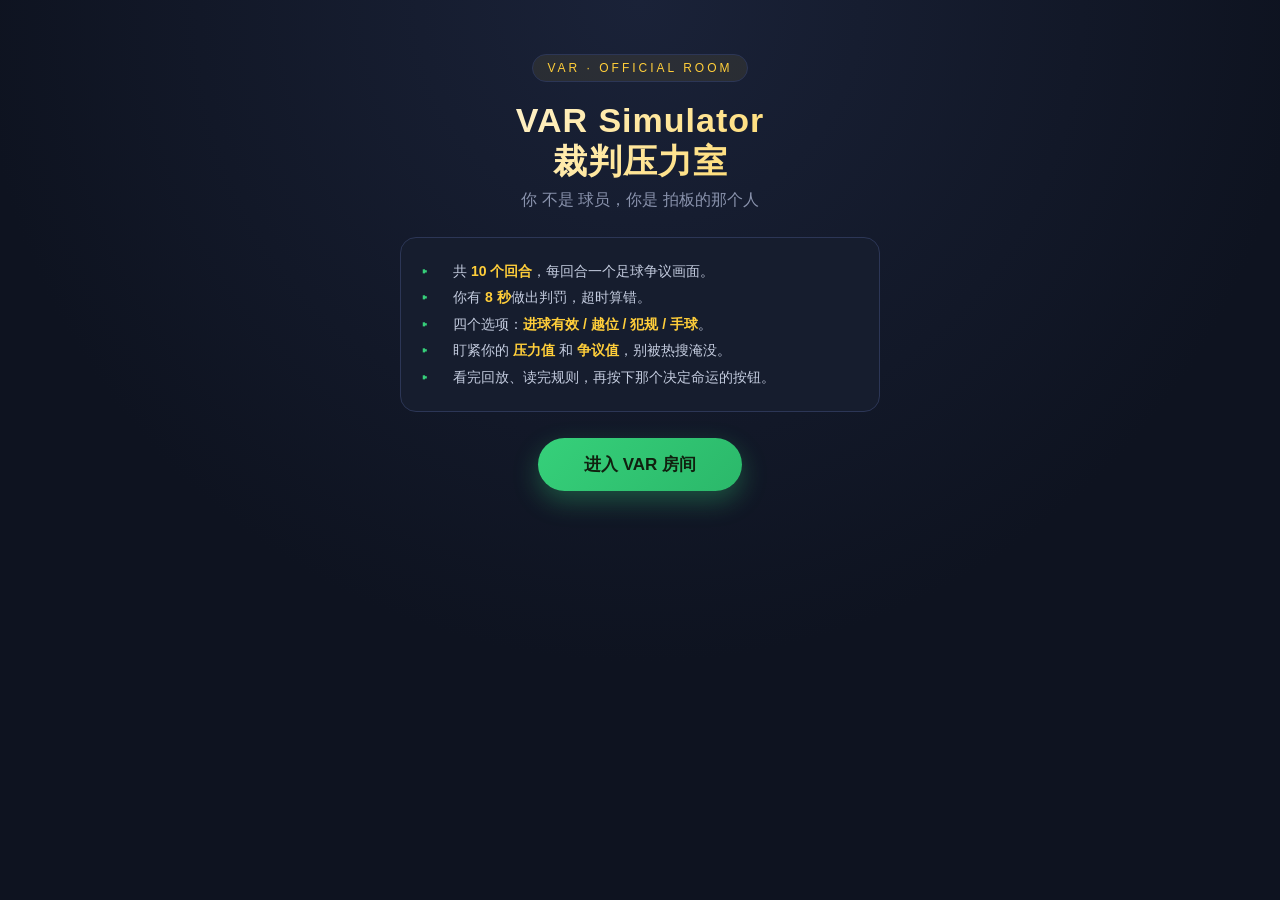
==== index.html @ a810ae84 "Initial commit: VAR Simulator 裁判压力室 - 完整单文件版 var-simulator.html - 拆分版 index.html + css/style.css + j" ====
<!DOCTYPE html>
<html lang="zh-CN">
<head>
<meta charset="UTF-8">
<meta name="viewport" content="width=device-width, initial-scale=1.0, maximum-scale=1.0, user-scalable=no">
<title>VAR Simulator：裁判压力室</title>
<link rel="stylesheet" href="css/style.css">
</head>
<body>
<div id="app">

  <!-- ===== 开始页 ===== -->
  <section id="startScreen" class="screen">
    <div class="logo-badge">VAR · OFFICIAL ROOM</div>
    <h1 class="title-main">VAR Simulator<br>裁判压力室</h1>
    <p class="title-sub">你 不是 球员，你是 拍板的那个人</p>
    <div class="intro-card">
      <div class="row"><span>▸</span><span>共 <b>10 个回合</b>，每回合一个足球争议画面。</span></div>
      <div class="row"><span>▸</span><span>你有 <b>8 秒</b>做出判罚，超时算错。</span></div>
      <div class="row"><span>▸</span><span>四个选项：<b>进球有效 / 越位 / 犯规 / 手球</b>。</span></div>
      <div class="row"><span>▸</span><span>盯紧你的 <b>压力值</b> 和 <b>争议值</b>，别被热搜淹没。</span></div>
      <div class="row"><span>▸</span><span>看完回放、读完规则，再按下那个决定命运的按钮。</span></div>
    </div>
    <button class="btn-primary" id="startBtn">进入 VAR 房间</button>
  </section>

  <!-- ===== 游戏页 ===== -->
  <section id="gameScreen" class="screen" hidden>
    <div class="topbar">
      <span class="brand">VAR · 裁判压力室</span>
      <span class="round-pill" id="roundPill">第 1 / 10 回合</span>
      <span class="timer" id="timer">8.0</span>
    </div>

    <div class="monitor">
      <div class="monitor-bar">
        <span>VIDEO ASSISTANT REFEREE · LIVE</span>
        <span class="rec">REC</span>
      </div>
      <canvas id="pitch" width="640" height="400"></canvas>
      <div class="flash" id="flash"></div>
      <div class="danmaku" id="danmaku"></div>
    </div>

    <div class="legend">
      <span><i style="background:#ff5252"></i>进攻球员</span>
      <span><i style="background:#3aa0ff"></i>防守球员</span>
      <span><i style="background:#ffc83a"></i>守门员</span>
      <span><i style="background:#fff;border:1px solid #333"></i>足球</span>
    </div>

    <div class="event-desc" id="eventDesc">
      <span class="ev-title" id="evTitle"></span>
      <span id="evText"></span>
    </div>

    <div class="choices" id="choices">
      <button class="choice" data-choice="进球有效">进球有效</button>
      <button class="choice" data-choice="越位">越位</button>
      <button class="choice" data-choice="犯规">犯规</button>
      <button class="choice" data-choice="手球">手球</button>
    </div>

    <div class="feedback" id="feedback"></div>

    <div class="stats">
      <div class="stat right"><div class="num" id="stCorrect">0</div><div class="lab">正确判罚</div></div>
      <div class="stat acc"><div class="num" id="stAcc">0%</div><div class="lab">准确率</div></div>
      <div class="stat press"><div class="num" id="stPress">0</div><div class="lab">压力值</div><div class="bar"><i id="pressBar"></i></div></div>
      <div class="stat cont"><div class="num" id="stCont">0</div><div class="lab">争议值</div><div class="bar"><i id="contBar"></i></div></div>
    </div>
  </section>

  <!-- ===== 结束页 ===== -->
  <section id="endScreen" class="screen" hidden>
    <div class="logo-badge">FINAL REPORT</div>
    <h2 class="title-main" style="font-size:26px;">裁判考核报告</h2>
    <div class="end-rating" id="endRating"></div>
    <p class="end-summary" id="endSummary"></p>
    <div class="end-grid">
      <div class="end-card"><div class="v" id="endCorrect" style="color:var(--accent-2)">0</div><div class="k">正确判罚数</div></div>
      <div class="end-card"><div class="v" id="endAcc" style="color:var(--defender)">0%</div><div class="k">准确率</div></div>
      <div class="end-card"><div class="v" id="endPress" style="color:var(--danger)">0</div><div class="k">最终压力值</div></div>
      <div class="end-card"><div class="v" id="endCont" style="color:var(--accent)">0</div><div class="k">最终争议值</div></div>
    </div>
    <button class="btn-primary" id="restartBtn" style="margin-top:28px;">再来一局</button>
  </section>

</div>

<!-- 游戏脚本：先加载数据，再加载逻辑 -->
<script src="js/data.js"></script>
<script src="js/game.js"></script>
</body>
</html>
---- css/style.css ----
/* =========================================================
   VAR Simulator：裁判压力室 — 样式表
   ========================================================= */

/* ===== 基础重置与变量 ===== */
* { margin: 0; padding: 0; box-sizing: border-box; -webkit-tap-highlight-color: transparent; }
:root {
  --bg: #0e1320;
  --panel: #161d2e;
  --panel-2: #1f2840;
  --line: #2c3656;
  --accent: #ffce3a;
  --accent-2: #36d07a;
  --danger: #ff4d5e;
  --text: #e8ecf5;
  --muted: #8a93ad;
  --attacker: #ff5252;
  --defender: #3aa0ff;
  --keeper: #ffc83a;
}
html, body {
  height: 100%;
  background: radial-gradient(circle at 50% 0%, #1a2238 0%, var(--bg) 60%);
  color: var(--text);
  font-family: -apple-system, BlinkMacSystemFont, "Segoe UI", "PingFang SC", "Microsoft YaHei", sans-serif;
  -webkit-font-smoothing: antialiased;
  overflow-x: hidden;
}
#app {
  max-width: 720px;
  margin: 0 auto;
  padding: 14px 14px 28px;
  min-height: 100%;
}

/* ===== 开始页 ===== */
.screen { animation: fade .4s ease; }
@keyframes fade { from { opacity: 0; transform: translateY(8px); } to { opacity: 1; transform: none; } }
#startScreen { text-align: center; padding: 40px 12px; }
.logo-badge {
  display: inline-block;
  padding: 6px 14px;
  border: 1px solid var(--line);
  border-radius: 30px;
  font-size: 12px;
  letter-spacing: 3px;
  color: var(--accent);
  background: rgba(255,206,58,.08);
  margin-bottom: 18px;
}
.title-main {
  font-size: 34px;
  font-weight: 800;
  letter-spacing: 1px;
  line-height: 1.2;
  background: linear-gradient(135deg, #fff, var(--accent));
  -webkit-background-clip: text;
  background-clip: text;
  color: transparent;
}
.title-sub { font-size: 16px; color: var(--muted); margin-top: 8px; }
.intro-card {
  margin: 26px auto 0;
  max-width: 480px;
  background: var(--panel);
  border: 1px solid var(--line);
  border-radius: 16px;
  padding: 20px;
  text-align: left;
  font-size: 14px;
  line-height: 1.9;
  color: #c4ccdf;
}
.intro-card b { color: var(--accent); }
.intro-card .row { display: flex; gap: 10px; align-items: flex-start; }
.intro-card .row span:first-child { color: var(--accent-2); font-weight: 700; min-width: 22px; }

/* ===== 按钮 ===== */
.btn-primary {
  margin-top: 26px;
  display: inline-block;
  padding: 15px 46px;
  font-size: 17px;
  font-weight: 700;
  color: #10200f;
  background: linear-gradient(135deg, var(--accent-2), #2bb86a);
  border: none;
  border-radius: 40px;
  cursor: pointer;
  box-shadow: 0 10px 26px rgba(54,208,122,.32);
  transition: transform .15s, box-shadow .15s;
}
.btn-primary:active { transform: scale(.96); }
.btn-ghost {
  padding: 12px 30px;
  font-size: 15px;
  font-weight: 600;
  color: var(--text);
  background: var(--panel-2);
  border: 1px solid var(--line);
  border-radius: 30px;
  cursor: pointer;
  transition: transform .15s;
}
.btn-ghost:active { transform: scale(.96); }

/* ===== 顶部信息条 ===== */
.topbar {
  display: flex;
  align-items: center;
  justify-content: space-between;
  gap: 8px;
  margin-bottom: 12px;
}
.topbar .brand {
  font-size: 13px;
  font-weight: 700;
  letter-spacing: 1px;
  color: var(--accent);
  white-space: nowrap;
}
.round-pill {
  font-size: 13px;
  font-weight: 600;
  color: var(--text);
  background: var(--panel);
  border: 1px solid var(--line);
  padding: 6px 14px;
  border-radius: 20px;
}
.timer {
  font-family: "SF Mono", "Roboto Mono", monospace;
  font-size: 22px;
  font-weight: 800;
  min-width: 62px;
  text-align: center;
  padding: 4px 10px;
  border-radius: 10px;
  background: rgba(54,208,122,.12);
  color: var(--accent-2);
  border: 1px solid rgba(54,208,122,.3);
  transition: all .2s;
}
.timer.warn { background: rgba(255,77,94,.15); color: var(--danger); border-color: rgba(255,77,94,.4); animation: blink .5s steps(2) infinite; }
@keyframes blink { 50% { opacity: .45; } }

/* ===== VAR 监视器 ===== */
.monitor {
  position: relative;
  background: #07140b;
  border: 2px solid var(--line);
  border-radius: 14px;
  overflow: hidden;
  box-shadow: 0 12px 30px rgba(0,0,0,.4);
}
.monitor-bar {
  display: flex;
  align-items: center;
  justify-content: space-between;
  padding: 7px 12px;
  background: #0c1424;
  border-bottom: 1px solid var(--line);
  font-size: 11px;
  letter-spacing: 1px;
  color: var(--muted);
}
.monitor-bar .rec { color: var(--danger); font-weight: 700; }
.monitor-bar .rec::before { content: "● "; animation: blink 1s steps(2) infinite; }
canvas#pitch { display: block; width: 100%; height: auto; background: #2d8a3e; }
.flash {
  position: absolute; inset: 0;
  background: transparent; pointer-events: none;
  transition: background .12s;
}
.flash.green { background: rgba(54,208,122,.32); animation: flashout .6s ease forwards; }
.flash.red { background: rgba(255,77,94,.34); animation: flashout .6s ease forwards; }
@keyframes flashout { 0%{opacity:1;} 100%{opacity:0;} }

/* 弹幕层 */
.danmaku {
  position: absolute; inset: 0;
  overflow: hidden; pointer-events: none;
}
.danmaku span {
  position: absolute;
  white-space: nowrap;
  font-size: 13px;
  font-weight: 600;
  color: #fff;
  text-shadow: 0 1px 3px rgba(0,0,0,.8);
  right: -40%;
  animation: dmk linear forwards;
}
@keyframes dmk { from { transform: translateX(0); } to { transform: translateX(-150vw); } }

.legend {
  display: flex; flex-wrap: wrap; gap: 6px 14px;
  justify-content: center;
  margin: 10px 2px 4px;
  font-size: 11px; color: var(--muted);
}
.legend i { display: inline-block; width: 9px; height: 9px; border-radius: 50%; margin-right: 4px; vertical-align: middle; }

/* ===== 事件描述 ===== */
.event-desc {
  margin: 12px 2px 0;
  background: var(--panel);
  border: 1px solid var(--line);
  border-left: 3px solid var(--accent);
  border-radius: 10px;
  padding: 12px 14px;
  font-size: 14px;
  line-height: 1.6;
  color: #d6dcec;
}
.event-desc .ev-title { display:block; color: var(--accent); font-weight: 700; margin-bottom: 4px; font-size: 13px; }

/* ===== 判罚按钮 ===== */
.choices {
  display: grid;
  grid-template-columns: 1fr 1fr;
  gap: 10px;
  margin: 14px 0 6px;
}
.choice {
  padding: 15px 8px;
  font-size: 15px;
  font-weight: 700;
  color: var(--text);
  background: var(--panel-2);
  border: 1px solid var(--line);
  border-radius: 12px;
  cursor: pointer;
  transition: transform .12s, border-color .12s, background .12s;
}
.choice:active { transform: scale(.97); }
.choice:hover:not(:disabled) { border-color: var(--accent); background: #263150; }
.choice:disabled { opacity: .45; cursor: not-allowed; }
.choice.correct-pick { background: rgba(54,208,122,.2); border-color: var(--accent-2); color: #8ff0b8; }
.choice.wrong-pick { background: rgba(255,77,94,.2); border-color: var(--danger); color: #ffb3bc; }

/* ===== 反馈区 ===== */
.feedback {
  margin-top: 12px;
  background: var(--panel);
  border: 1px solid var(--line);
  border-radius: 12px;
  padding: 14px;
  font-size: 13.5px;
  line-height: 1.7;
  display: none;
}
.feedback.show { display: block; animation: fade .35s ease; }
.fb-verdict { font-size: 17px; font-weight: 800; margin-bottom: 8px; }
.fb-verdict.ok { color: var(--accent-2); }
.fb-verdict.no { color: var(--danger); }
.fb-block { margin-top: 8px; padding-top: 8px; border-top: 1px dashed var(--line); }
.fb-block .lbl { color: var(--accent); font-weight: 700; margin-right: 4px; }
.next-btn {
  margin-top: 14px;
  width: 100%;
  padding: 14px;
  font-size: 16px;
  font-weight: 700;
  color: #10200f;
  background: linear-gradient(135deg, var(--accent), #f0a800);
  border: none;
  border-radius: 30px;
  cursor: pointer;
  transition: transform .12s;
}
.next-btn:active { transform: scale(.98); }

/* ===== 数值面板 ===== */
.stats {
  display: grid;
  grid-template-columns: repeat(4, 1fr);
  gap: 8px;
  margin-top: 14px;
}
.stat {
  background: var(--panel);
  border: 1px solid var(--line);
  border-radius: 10px;
  padding: 9px 6px;
  text-align: center;
}
.stat .num { font-size: 19px; font-weight: 800; font-family: "SF Mono", monospace; }
.stat .lab { font-size: 10.5px; color: var(--muted); margin-top: 2px; }
.stat.press .num { color: var(--danger); }
.stat.cont .num { color: var(--accent); }
.stat.right .num { color: var(--accent-2); }
.stat.acc .num { color: var(--defender); }
.bar { height: 4px; border-radius: 3px; background: var(--line); margin-top: 5px; overflow: hidden; }
.bar > i { display: block; height: 100%; width: 0; transition: width .5s ease; }
.stat.press .bar > i { background: var(--danger); }
.stat.cont .bar > i { background: var(--accent); }

/* ===== 结束页 ===== */
#endScreen { text-align: center; padding: 30px 6px; }
.end-rating {
  font-size: 26px; font-weight: 800; margin: 14px 0 4px;
  background: linear-gradient(135deg, var(--accent), var(--accent-2));
  -webkit-background-clip: text; background-clip: text; color: transparent;
}
.end-summary { color: #c4ccdf; font-size: 15px; line-height: 1.7; margin: 10px auto 0; max-width: 440px; }
.end-grid {
  display: grid; grid-template-columns: 1fr 1fr; gap: 10px;
  margin: 22px auto 0; max-width: 440px;
}
.end-card {
  background: var(--panel); border: 1px solid var(--line); border-radius: 12px;
  padding: 16px 10px; text-align: center;
}
.end-card .v { font-size: 28px; font-weight: 800; font-family: "SF Mono", monospace; }
.end-card .k { font-size: 12px; color: var(--muted); margin-top: 4px; }

@media (max-width: 380px) {
  .title-main { font-size: 28px; }
  .choice { font-size: 14px; padding: 13px 6px; }
  .stats { grid-template-columns: repeat(2, 1fr); }
}
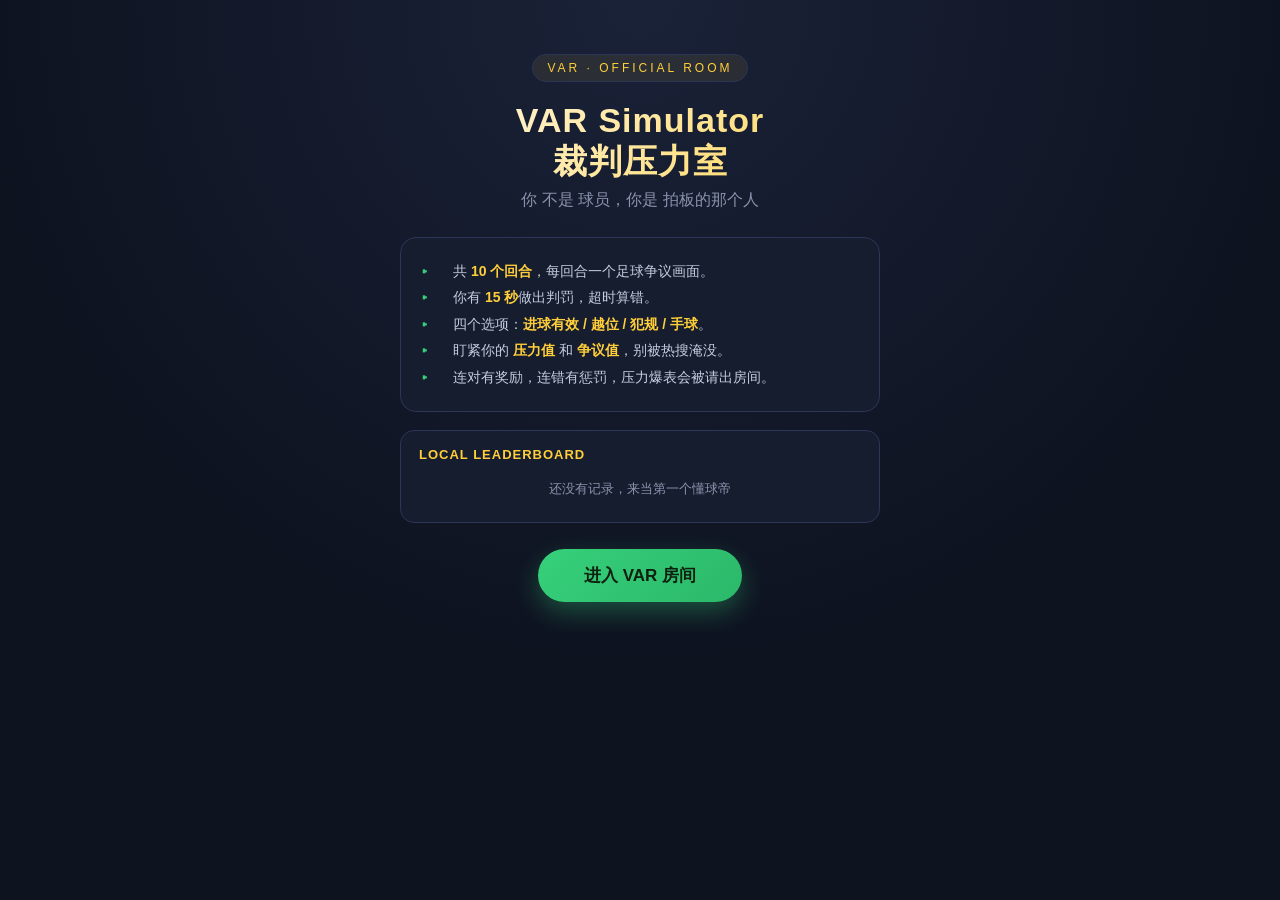
==== commit 5bf3d538: "feat: 新增6大趣味功能 + 倒计时延长到15秒 - 倒计时从8秒延长到15秒，给玩家充足阅读判断时间 - 边裁内心戏：每个回合反馈区新增边裁吐槽，蓝色斜体卡片 - 本地排行榜：localStor" ====
--- a/index.html
+++ b/index.html
@@ -16,11 +16,13 @@
     <p class="title-sub">你 不是 球员，你是 拍板的那个人</p>
     <div class="intro-card">
       <div class="row"><span>▸</span><span>共 <b>10 个回合</b>，每回合一个足球争议画面。</span></div>
-      <div class="row"><span>▸</span><span>你有 <b>8 秒</b>做出判罚，超时算错。</span></div>
+      <div class="row"><span>▸</span><span>你有 <b>15 秒</b>做出判罚，超时算错。</span></div>
       <div class="row"><span>▸</span><span>四个选项：<b>进球有效 / 越位 / 犯规 / 手球</b>。</span></div>
       <div class="row"><span>▸</span><span>盯紧你的 <b>压力值</b> 和 <b>争议值</b>，别被热搜淹没。</span></div>
-      <div class="row"><span>▸</span><span>看完回放、读完规则，再按下那个决定命运的按钮。</span></div>
+      <div class="row"><span>▸</span><span>连对有奖励，连错有惩罚，压力爆表会被请出房间。</span></div>
     </div>
+    <!-- 本地排行榜 -->
+    <div class="leaderboard" id="leaderboard"></div>
     <button class="btn-primary" id="startBtn">进入 VAR 房间</button>
   </section>
 
@@ -29,7 +31,7 @@
     <div class="topbar">
       <span class="brand">VAR · 裁判压力室</span>
       <span class="round-pill" id="roundPill">第 1 / 10 回合</span>
-      <span class="timer" id="timer">8.0</span>
+      <span class="timer" id="timer">15.0</span>
     </div>
 
     <div class="monitor">
@@ -83,7 +85,18 @@
       <div class="end-card"><div class="v" id="endPress" style="color:var(--danger)">0</div><div class="k">最终压力值</div></div>
       <div class="end-card"><div class="v" id="endCont" style="color:var(--accent)">0</div><div class="k">最终争议值</div></div>
     </div>
-    <button class="btn-primary" id="restartBtn" style="margin-top:28px;">再来一局</button>
+    <button class="btn-primary" id="pressBtn" style="margin-top:20px;background:linear-gradient(135deg,var(--accent),#f0a800);box-shadow:0 10px 26px rgba(255,206,58,.3);">进入赛后发布会</button>
+    <button class="btn-ghost" id="restartBtn" style="margin-top:12px;">再来一局</button>
+  </section>
+
+  <!-- ===== 赛后发布会页 ===== -->
+  <section id="pressScreen" class="screen" hidden>
+    <div class="press-header">POST-MATCH PRESS CONFERENCE</div>
+    <h2 class="press-title">赛后新闻发布会</h2>
+    <p class="press-sub">记者们已经就座，话筒怼到了你脸上</p>
+    <div class="press-card" id="pressCard"></div>
+    <div class="press-final-verdict" id="pressFinalVerdict"></div>
+    <button class="btn-primary" id="pressRestartBtn" style="display:none;margin-top:20px;">再来一局</button>
   </section>
 
 </div>
--- a/css/style.css
+++ b/css/style.css
@@ -75,6 +75,40 @@
 .intro-card .row { display: flex; gap: 10px; align-items: flex-start; }
 .intro-card .row span:first-child { color: var(--accent-2); font-weight: 700; min-width: 22px; }
 
+/* ===== 本地排行榜 ===== */
+.leaderboard {
+  margin: 18px auto 0;
+  max-width: 480px;
+  background: var(--panel);
+  border: 1px solid var(--line);
+  border-radius: 14px;
+  padding: 16px 18px;
+  text-align: left;
+}
+.leaderboard h3 {
+  font-size: 13px;
+  color: var(--accent);
+  letter-spacing: 1px;
+  margin-bottom: 10px;
+}
+.leaderboard-empty { color: var(--muted); font-size: 13px; text-align: center; padding: 8px 0; }
+.lb-item {
+  display: flex;
+  align-items: center;
+  justify-content: space-between;
+  padding: 7px 0;
+  border-bottom: 1px solid rgba(255,255,255,.05);
+  font-size: 13px;
+}
+.lb-item:last-child { border-bottom: none; }
+.lb-item .rank { color: var(--muted); width: 24px; font-weight: 700; }
+.lb-item .rank.gold { color: #ffd700; }
+.lb-item .rank.silver { color: #c0c0c0; }
+.lb-item .rank.bronze { color: #cd7f32; }
+.lb-item .lb-rating { color: var(--text); flex: 1; margin: 0 8px; }
+.lb-item .lb-score { color: var(--accent-2); font-family: "SF Mono", monospace; font-weight: 700; }
+.lb-item .lb-date { color: var(--muted); font-size: 11px; }
+
 /* ===== 按钮 ===== */
 .btn-primary {
   margin-top: 26px;
@@ -144,6 +178,21 @@
 .timer.warn { background: rgba(255,77,94,.15); color: var(--danger); border-color: rgba(255,77,94,.4); animation: blink .5s steps(2) infinite; }
 @keyframes blink { 50% { opacity: .45; } }
 
+/* ===== 连击徽章 ===== */
+.streak-badge {
+  display: inline-block;
+  margin-left: 8px;
+  padding: 3px 10px;
+  font-size: 11px;
+  font-weight: 700;
+  border-radius: 12px;
+  vertical-align: middle;
+  animation: fade .3s ease;
+}
+.streak-badge.hot { background: rgba(255,206,58,.2); color: var(--accent); border: 1px solid rgba(255,206,58,.4); }
+.streak-badge.god { background: linear-gradient(135deg, rgba(255,215,0,.25), rgba(255,165,0,.25)); color: #ffd700; border: 1px solid rgba(255,215,0,.5); }
+.streak-badge.cold { background: rgba(255,77,94,.2); color: var(--danger); border: 1px solid rgba(255,77,94,.4); }
+
 /* ===== VAR 监视器 ===== */
 .monitor {
   position: relative;
@@ -152,6 +201,27 @@
   border-radius: 14px;
   overflow: hidden;
   box-shadow: 0 12px 30px rgba(0,0,0,.4);
+  transition: border-color .3s, box-shadow .3s;
+}
+/* VAR 之神金色边框 */
+.monitor.god-mode {
+  border-color: rgba(255,215,0,.6);
+  box-shadow: 0 0 24px rgba(255,215,0,.25), 0 12px 30px rgba(0,0,0,.4);
+}
+/* 高压红色警告 */
+.monitor.high-pressure::before {
+  content: "";
+  position: absolute;
+  inset: 0;
+  border-radius: 12px;
+  pointer-events: none;
+  box-shadow: inset 0 0 40px 10px rgba(255,30,50,.35);
+  animation: pulse-warn 1.2s ease-in-out infinite;
+  z-index: 5;
+}
+@keyframes pulse-warn {
+  0%, 100% { opacity: .5; }
+  50% { opacity: 1; }
 }
 .monitor-bar {
   display: flex;
@@ -171,15 +241,49 @@
   position: absolute; inset: 0;
   background: transparent; pointer-events: none;
   transition: background .12s;
+  z-index: 6;
 }
 .flash.green { background: rgba(54,208,122,.32); animation: flashout .6s ease forwards; }
 .flash.red { background: rgba(255,77,94,.34); animation: flashout .6s ease forwards; }
 @keyframes flashout { 0%{opacity:1;} 100%{opacity:0;} }
+
+/* 压力爆炸过场 */
+.flash.blackout {
+  background: #000;
+  animation: blackout-fx 2.5s ease forwards;
+  z-index: 10;
+}
+@keyframes blackout-fx {
+  0% { opacity: 0; }
+  15% { opacity: 1; }
+  85% { opacity: 1; }
+  100% { opacity: 0; }
+}
+.blackout-text {
+  position: absolute;
+  top: 50%; left: 50%;
+  transform: translate(-50%, -50%);
+  z-index: 11;
+  text-align: center;
+  color: var(--danger);
+  font-size: 18px;
+  font-weight: 800;
+  opacity: 0;
+  animation: bo-text 2.5s ease forwards;
+  pointer-events: none;
+  text-shadow: 0 2px 8px rgba(0,0,0,.8);
+}
+@keyframes bo-text {
+  0%, 15% { opacity: 0; }
+  30%, 75% { opacity: 1; }
+  100% { opacity: 0; }
+}
 
 /* 弹幕层 */
 .danmaku {
   position: absolute; inset: 0;
   overflow: hidden; pointer-events: none;
+  z-index: 4;
 }
 .danmaku span {
   position: absolute;
@@ -191,6 +295,7 @@
   right: -40%;
   animation: dmk linear forwards;
 }
+.danmaku span.high { color: #ff9999; font-weight: 700; }
 @keyframes dmk { from { transform: translateX(0); } to { transform: translateX(-150vw); } }
 
 .legend {
@@ -256,6 +361,18 @@
 .fb-verdict.no { color: var(--danger); }
 .fb-block { margin-top: 8px; padding-top: 8px; border-top: 1px dashed var(--line); }
 .fb-block .lbl { color: var(--accent); font-weight: 700; margin-right: 4px; }
+/* 边裁内心戏特殊样式 */
+.fb-linesman {
+  margin-top: 8px;
+  padding: 10px 12px;
+  background: rgba(58,160,255,.08);
+  border-left: 3px solid var(--defender);
+  border-radius: 6px;
+  font-size: 12.5px;
+  color: #9bb8e0;
+  font-style: italic;
+}
+.fb-linesman .lbl { color: var(--defender); font-weight: 700; font-style: normal; margin-right: 4px; }
 .next-btn {
   margin-top: 14px;
   width: 100%;
@@ -288,6 +405,7 @@
 .stat .num { font-size: 19px; font-weight: 800; font-family: "SF Mono", monospace; }
 .stat .lab { font-size: 10.5px; color: var(--muted); margin-top: 2px; }
 .stat.press .num { color: var(--danger); }
+.stat.press.danger .num { animation: blink .5s steps(2) infinite; }
 .stat.cont .num { color: var(--accent); }
 .stat.right .num { color: var(--accent-2); }
 .stat.acc .num { color: var(--defender); }
@@ -315,6 +433,67 @@
 .end-card .v { font-size: 28px; font-weight: 800; font-family: "SF Mono", monospace; }
 .end-card .k { font-size: 12px; color: var(--muted); margin-top: 4px; }
 
+/* ===== 赛后发布会 ===== */
+#pressScreen { text-align: center; padding: 20px 6px; }
+.press-header {
+  font-size: 13px; letter-spacing: 2px; color: var(--accent);
+  margin-bottom: 6px;
+}
+.press-title { font-size: 22px; font-weight: 800; margin-bottom: 4px; }
+.press-sub { color: var(--muted); font-size: 13px; margin-bottom: 20px; }
+.press-card {
+  max-width: 500px;
+  margin: 0 auto 16px;
+  background: var(--panel);
+  border: 1px solid var(--line);
+  border-radius: 14px;
+  padding: 18px;
+  text-align: left;
+  animation: fade .35s ease;
+}
+.press-reporter { font-size: 12px; color: var(--accent); font-weight: 700; margin-bottom: 6px; }
+.press-question { font-size: 15px; line-height: 1.6; color: var(--text); margin-bottom: 14px; }
+.press-answers { display: flex; flex-direction: column; gap: 8px; }
+.press-answer {
+  padding: 12px 14px;
+  font-size: 14px;
+  text-align: left;
+  background: var(--panel-2);
+  border: 1px solid var(--line);
+  border-radius: 10px;
+  cursor: pointer;
+  color: var(--text);
+  transition: transform .12s, border-color .12s, background .12s;
+}
+.press-answer:active { transform: scale(.98); }
+.press-answer:hover { border-color: var(--accent); background: #263150; }
+.press-answer.picked { border-color: var(--accent-2); background: rgba(54,208,122,.12); }
+.press-answer .tag { display: inline-block; margin-left: 6px; font-size: 11px; color: var(--muted); }
+.press-opinion-bar {
+  max-width: 500px;
+  margin: 16px auto 0;
+  height: 8px;
+  border-radius: 4px;
+  background: var(--line);
+  overflow: hidden;
+}
+.press-opinion-bar > i {
+  display: block; height: 100%;
+  background: linear-gradient(90deg, var(--danger), var(--accent), var(--accent-2));
+  width: 50%;
+  transition: width .6s ease;
+}
+.press-opinion-label { font-size: 12px; color: var(--muted); margin-top: 6px; }
+.press-final-verdict {
+  max-width: 500px; margin: 20px auto 0;
+  background: var(--panel); border: 1px solid var(--line); border-radius: 14px;
+  padding: 20px; text-align: center;
+  display: none;
+}
+.press-final-verdict.show { display: block; animation: fade .4s ease; }
+.press-final-verdict .pfv-rating { font-size: 22px; font-weight: 800; color: var(--accent); margin-bottom: 8px; }
+.press-final-verdict .pfv-text { font-size: 14px; line-height: 1.7; color: #c4ccdf; }
+
 @media (max-width: 380px) {
   .title-main { font-size: 28px; }
   .choice { font-size: 14px; padding: 13px 6px; }
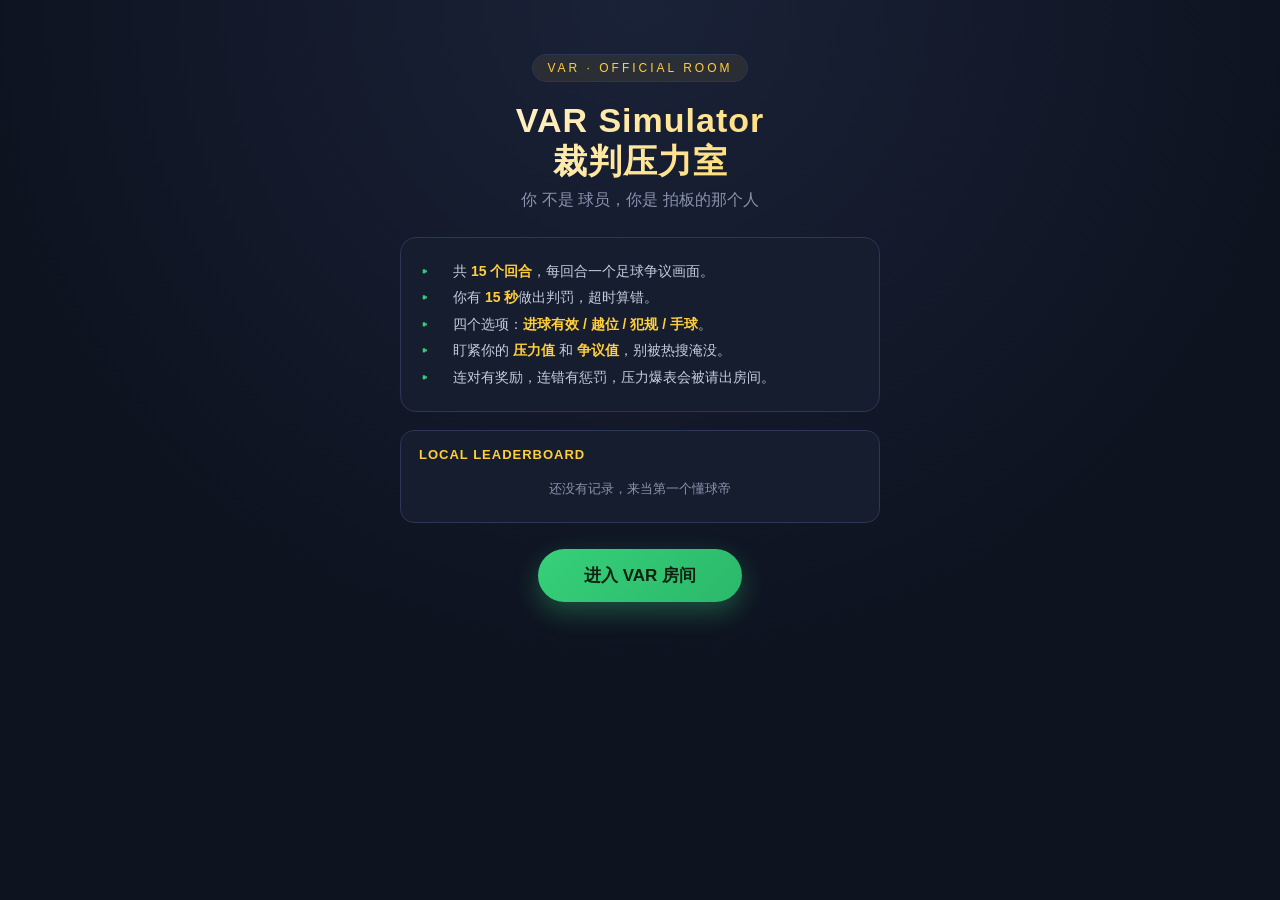
==== commit c677dd30: "feat: 新增5个回合（门将禁区外手球/越位干扰门将/禁区假摔/门线悬案/进球前回溯犯规），回合总数10→15，评级阈值改为按比例自动计算，新增dive碰撞效果，同步更新README" ====
--- a/index.html
+++ b/index.html
@@ -15,7 +15,7 @@
     <h1 class="title-main">VAR Simulator<br>裁判压力室</h1>
     <p class="title-sub">你 不是 球员，你是 拍板的那个人</p>
     <div class="intro-card">
-      <div class="row"><span>▸</span><span>共 <b>10 个回合</b>，每回合一个足球争议画面。</span></div>
+      <div class="row"><span>▸</span><span>共 <b>15 个回合</b>，每回合一个足球争议画面。</span></div>
       <div class="row"><span>▸</span><span>你有 <b>15 秒</b>做出判罚，超时算错。</span></div>
       <div class="row"><span>▸</span><span>四个选项：<b>进球有效 / 越位 / 犯规 / 手球</b>。</span></div>
       <div class="row"><span>▸</span><span>盯紧你的 <b>压力值</b> 和 <b>争议值</b>，别被热搜淹没。</span></div>
@@ -30,7 +30,7 @@
   <section id="gameScreen" class="screen" hidden>
     <div class="topbar">
       <span class="brand">VAR · 裁判压力室</span>
-      <span class="round-pill" id="roundPill">第 1 / 10 回合</span>
+      <span class="round-pill" id="roundPill">第 1 / 15 回合</span>
       <span class="timer" id="timer">15.0</span>
     </div>
 
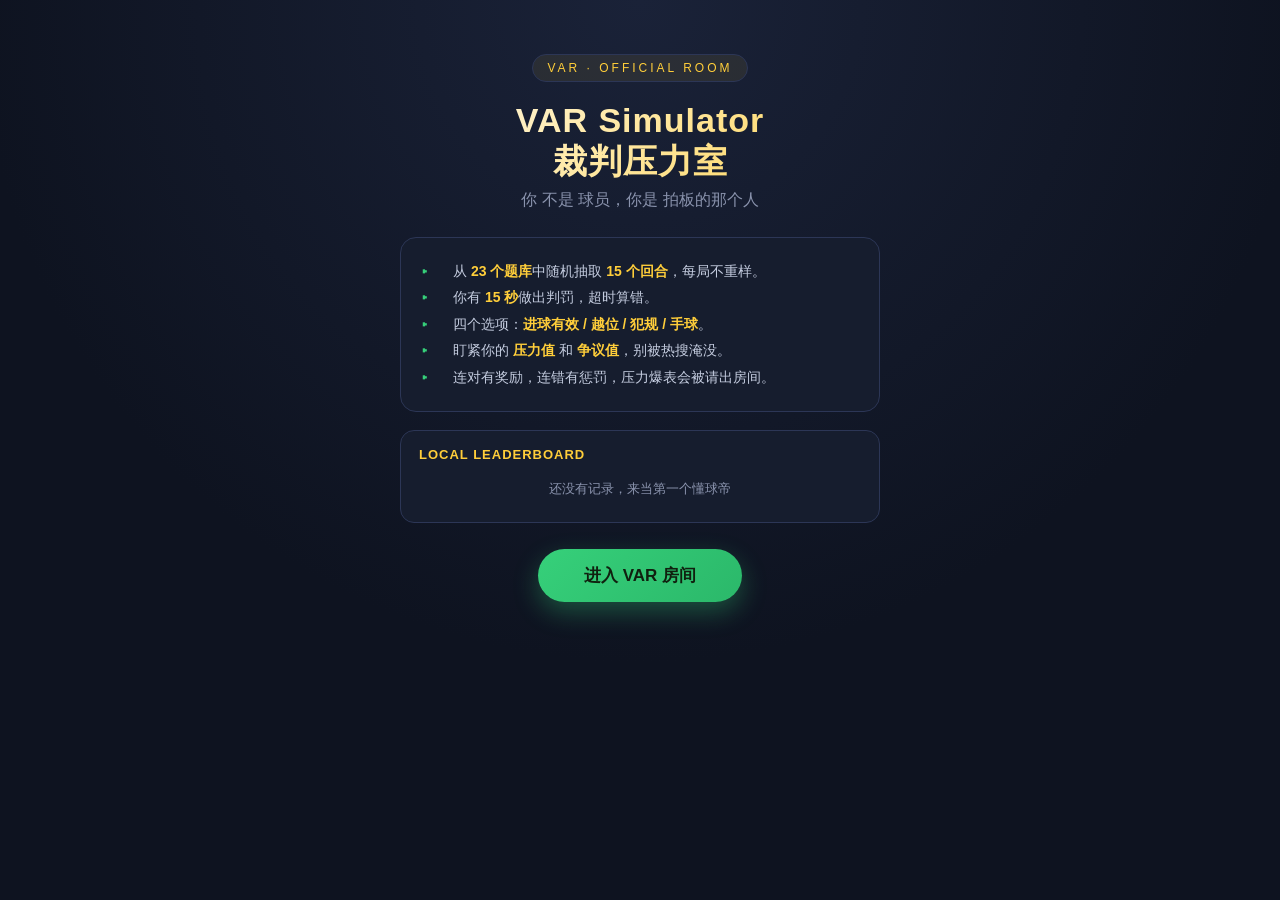
==== commit 6ff37d8c: "feat: 题库扩展至23个 + 每局随机抽取15个并打乱顺序 - 新增8个回合：越位回撤接球/贴身手臂不手球/脱衣庆祝/门线手球解围/解围失误消除越位/越位位置被推倒/门将接回传球/越位线干扰 - " ====
--- a/index.html
+++ b/index.html
@@ -15,7 +15,7 @@
     <h1 class="title-main">VAR Simulator<br>裁判压力室</h1>
     <p class="title-sub">你 不是 球员，你是 拍板的那个人</p>
     <div class="intro-card">
-      <div class="row"><span>▸</span><span>共 <b>15 个回合</b>，每回合一个足球争议画面。</span></div>
+      <div class="row"><span>▸</span><span>从 <b>23 个题库</b>中随机抽取 <b>15 个回合</b>，每局不重样。</span></div>
       <div class="row"><span>▸</span><span>你有 <b>15 秒</b>做出判罚，超时算错。</span></div>
       <div class="row"><span>▸</span><span>四个选项：<b>进球有效 / 越位 / 犯规 / 手球</b>。</span></div>
       <div class="row"><span>▸</span><span>盯紧你的 <b>压力值</b> 和 <b>争议值</b>，别被热搜淹没。</span></div>
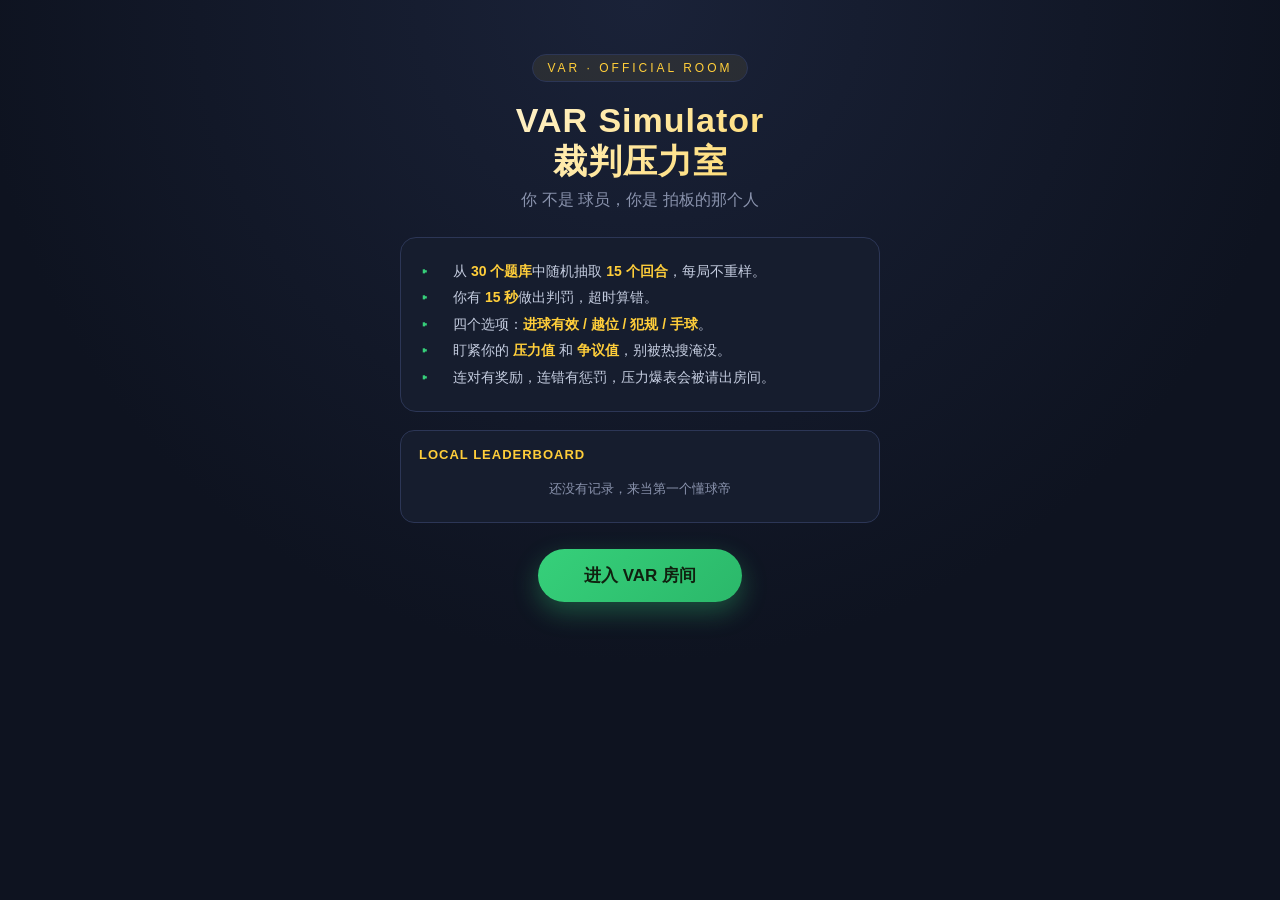
==== commit a3c6c5c4: "feat: 题库扩展至30题+加密级随机+防重复+答对显示比赛来源 - 题库从23扩展至30个事件（新增7个：点球抢跑、反弹越位、门将六秒、支撑手臂、二次触球、界外球无越位、球迷冲场） - 随机算法升" ====
--- a/index.html
+++ b/index.html
@@ -15,7 +15,7 @@
     <h1 class="title-main">VAR Simulator<br>裁判压力室</h1>
     <p class="title-sub">你 不是 球员，你是 拍板的那个人</p>
     <div class="intro-card">
-      <div class="row"><span>▸</span><span>从 <b>23 个题库</b>中随机抽取 <b>15 个回合</b>，每局不重样。</span></div>
+      <div class="row"><span>▸</span><span>从 <b>30 个题库</b>中随机抽取 <b>15 个回合</b>，每局不重样。</span></div>
       <div class="row"><span>▸</span><span>你有 <b>15 秒</b>做出判罚，超时算错。</span></div>
       <div class="row"><span>▸</span><span>四个选项：<b>进球有效 / 越位 / 犯规 / 手球</b>。</span></div>
       <div class="row"><span>▸</span><span>盯紧你的 <b>压力值</b> 和 <b>争议值</b>，别被热搜淹没。</span></div>
--- a/css/style.css
+++ b/css/style.css
@@ -373,6 +373,8 @@
   font-style: italic;
 }
 .fb-linesman .lbl { color: var(--defender); font-weight: 700; font-style: normal; margin-right: 4px; }
+.fb-source { margin-top: 8px; padding: 10px 12px; background: rgba(255,206,58,.08); border: 1px solid rgba(255,206,58,.2); border-radius: 8px; font-size: 13px; color: #e8d488; }
+.fb-source .lbl { color: var(--accent); font-weight: 700; margin-right: 4px; }
 .next-btn {
   margin-top: 14px;
   width: 100%;
